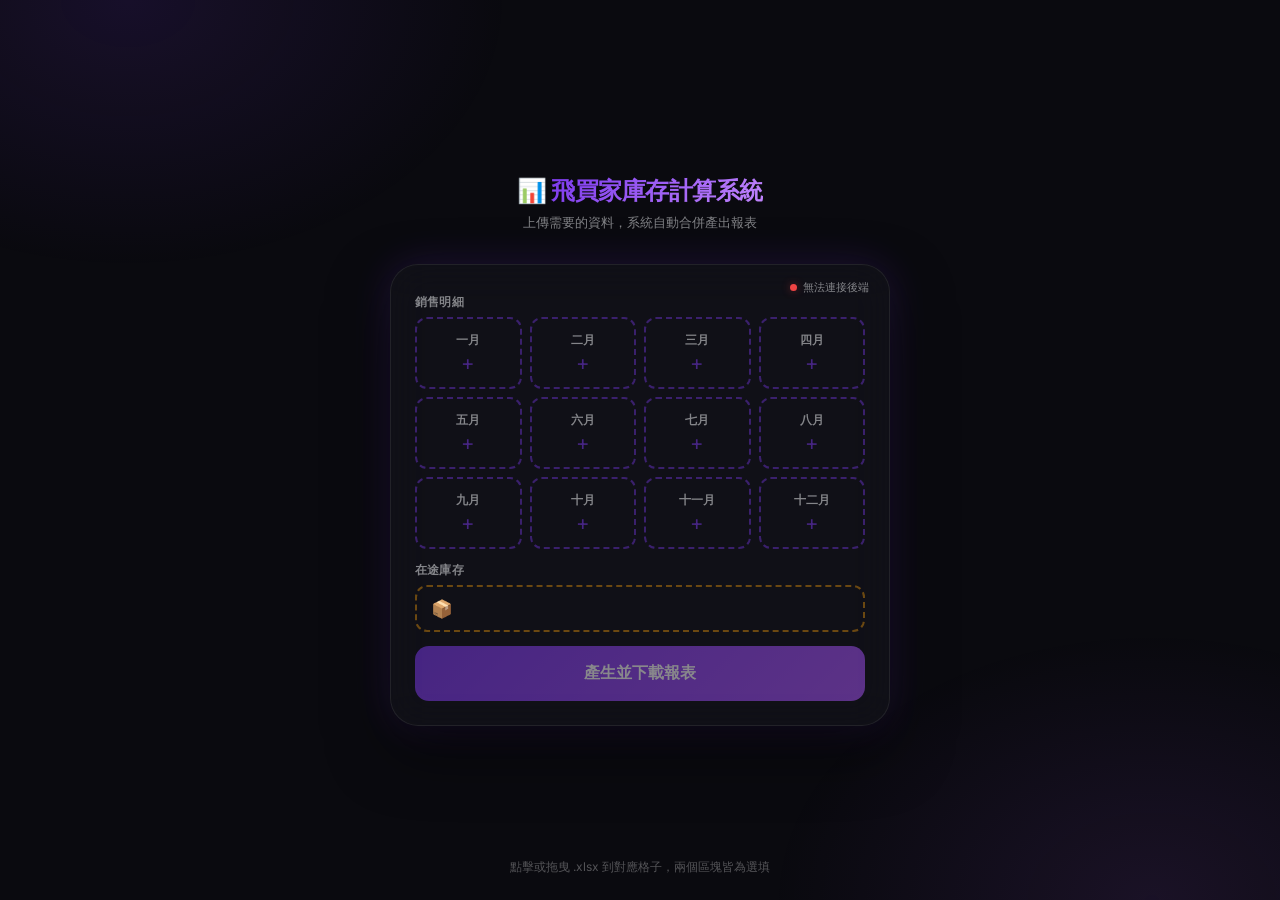
==== frontend/index.html @ 36f86937 "0405-1 更改前端字" ====
<!DOCTYPE html>
<html lang="zh-TW">
  <head>
    <meta charset="UTF-8" />
    <meta name="viewport" content="width=device-width, initial-scale=1.0" />
    <title>飛買家庫存計算系統</title>
    <meta name="description" content="飛買家銷售明細 Excel 自動計算合併工具" />
    <link rel="stylesheet" href="style.css" />
    <script>window.CALCULATOR_API_URL = "https://zeabur-test2.zeabur.app";</script>
  </head>
  <body>
    <div class="page-title">
      <h1>📊 <span>飛買家庫存計算系統</span></h1>
      <p>上傳需要的資料，系統自動合併產出報表</p>
    </div>

    <div class="calculator-card uploader-card">
      <!-- API 狀態列 -->
      <div class="api-status">
        <div class="status-dot" id="status-dot"></div>
        <span id="status-text">連線中…</span>
      </div>

      <!-- 銷售明細 section -->
      <div class="data-section">
        <div class="section-label">銷售明細</div>
        <div class="month-grid" id="month-grid">
          <div class="month-slot" data-month="01"><input type="file" class="slot-input" accept=".xlsx,.xls" hidden><div class="month-label">一月</div><span class="slot-plus">+</span></div>
          <div class="month-slot" data-month="02"><input type="file" class="slot-input" accept=".xlsx,.xls" hidden><div class="month-label">二月</div><span class="slot-plus">+</span></div>
          <div class="month-slot" data-month="03"><input type="file" class="slot-input" accept=".xlsx,.xls" hidden><div class="month-label">三月</div><span class="slot-plus">+</span></div>
          <div class="month-slot" data-month="04"><input type="file" class="slot-input" accept=".xlsx,.xls" hidden><div class="month-label">四月</div><span class="slot-plus">+</span></div>
          <div class="month-slot" data-month="05"><input type="file" class="slot-input" accept=".xlsx,.xls" hidden><div class="month-label">五月</div><span class="slot-plus">+</span></div>
          <div class="month-slot" data-month="06"><input type="file" class="slot-input" accept=".xlsx,.xls" hidden><div class="month-label">六月</div><span class="slot-plus">+</span></div>
          <div class="month-slot" data-month="07"><input type="file" class="slot-input" accept=".xlsx,.xls" hidden><div class="month-label">七月</div><span class="slot-plus">+</span></div>
          <div class="month-slot" data-month="08"><input type="file" class="slot-input" accept=".xlsx,.xls" hidden><div class="month-label">八月</div><span class="slot-plus">+</span></div>
          <div class="month-slot" data-month="09"><input type="file" class="slot-input" accept=".xlsx,.xls" hidden><div class="month-label">九月</div><span class="slot-plus">+</span></div>
          <div class="month-slot" data-month="10"><input type="file" class="slot-input" accept=".xlsx,.xls" hidden><div class="month-label">十月</div><span class="slot-plus">+</span></div>
          <div class="month-slot" data-month="11"><input type="file" class="slot-input" accept=".xlsx,.xls" hidden><div class="month-label">十一月</div><span class="slot-plus">+</span></div>
          <div class="month-slot" data-month="12"><input type="file" class="slot-input" accept=".xlsx,.xls" hidden><div class="month-label">十二月</div><span class="slot-plus">+</span></div>
        </div>
      </div>

      <!-- 在途庫存 section -->
      <div class="data-section">
        <div class="section-label">在途庫存</div>
        <div class="inventory-drop" id="inventory-drop">
          <input type="file" id="inventory-input" accept=".xlsx,.xls" hidden>
          <span class="inv-icon">📦</span>
          <span class="inv-text" id="inv-text"選擇採購未交量 Excel 檔案</span>
          <span class="inv-remove" id="inv-remove" style="display:none;" onclick="removeInventoryFile()">×</span>
        </div>
      </div>

      <!-- 操作按鈕 -->
      <button id="btn-process" class="btn btn-equals btn-wide" disabled onclick="processFile()">
        <span class="btn-label">產生並下載報表</span>
        <div class="spinner"></div>
      </button>
    </div>

    <footer class="footer">點擊或拖曳 .xlsx 到對應格子，兩個區塊皆為選填</footer>

    <script src="app.js"></script>
  </body>
</html>
---- frontend/style.css ----
/* ===================================
   Excel App - Global Styles
   =================================== */

@import url('https://fonts.googleapis.com/css2?family=Inter:wght@300;400;500;600;700&display=swap');

*, *::before, *::after {
  margin: 0;
  padding: 0;
  box-sizing: border-box;
}

:root {
  --bg-primary: #0a0a0f;
  --bg-secondary: #12121a;
  --glass-bg: rgba(255, 255, 255, 0.04);
  --glass-border: rgba(255, 255, 255, 0.08);

  --accent-primary: #7c3aed;
  --accent-secondary: #a855f7;

  --btn-equals-bg: linear-gradient(135deg, #7c3aed, #a855f7);

  --text-primary: #f8fafc;
  --text-secondary: rgba(248, 250, 252, 0.5);

  --shadow-glow: 0 0 40px rgba(124, 58, 237, 0.2);
  --shadow-card: 0 25px 60px rgba(0, 0, 0, 0.5);
}

body {
  font-family: 'Inter', sans-serif;
  background: var(--bg-primary);
  min-height: 100vh;
  display: flex;
  flex-direction: column;
  align-items: center;
  justify-content: center;
  overflow: hidden;
}

/* 背景動態光暈 */
body::before {
  content: '';
  position: fixed;
  top: -30%;
  left: -20%;
  width: 60%;
  height: 60%;
  background: radial-gradient(ellipse, rgba(124, 58, 237, 0.12) 0%, transparent 70%);
  pointer-events: none;
  animation: float1 8s ease-in-out infinite alternate;
}

body::after {
  content: '';
  position: fixed;
  bottom: -30%;
  right: -20%;
  width: 60%;
  height: 60%;
  background: radial-gradient(ellipse, rgba(168, 85, 247, 0.1) 0%, transparent 70%);
  pointer-events: none;
  animation: float2 10s ease-in-out infinite alternate;
}

@keyframes float1 {
  from { transform: translate(0, 0) scale(1); }
  to   { transform: translate(5%, 5%) scale(1.1); }
}

@keyframes float2 {
  from { transform: translate(0, 0) scale(1); }
  to   { transform: translate(-5%, -5%) scale(1.1); }
}

/* ===================================
   Page Title
   =================================== */

.page-title {
  text-align: center;
  margin-bottom: 2rem;
  z-index: 1;
}

.page-title h1 {
  font-size: 1.5rem;
  font-weight: 700;
  color: var(--text-primary);
  letter-spacing: -0.02em;
}

.page-title h1 span {
  background: linear-gradient(135deg, #7c3aed, #c084fc);
  -webkit-background-clip: text;
  -webkit-text-fill-color: transparent;
  background-clip: text;
}

.page-title p {
  font-size: 0.8rem;
  color: var(--text-secondary);
  margin-top: 0.5rem;
}

/* ===================================
   Card & Upload Zone
   =================================== */

.uploader-card {
  position: relative;
  z-index: 1;
  width: 500px;
  background: rgba(18, 18, 26, 0.8);
  border: 1px solid var(--glass-border);
  border-radius: 28px;
  padding: 30px 24px 24px;
  box-shadow: var(--shadow-card), var(--shadow-glow);
  backdrop-filter: blur(20px);
  -webkit-backdrop-filter: blur(20px);
}

.upload-zone {
  background: rgba(0, 0, 0, 0.3);
  border: 2px dashed rgba(124, 58, 237, 0.4);
  border-radius: 18px;
  padding: 40px 20px;
  margin-bottom: 20px;
  text-align: center;
  cursor: pointer;
  transition: all 0.3s ease;
  position: relative;
}

.upload-zone:hover {
  background: rgba(124, 58, 237, 0.05);
  border-color: rgba(124, 58, 237, 0.8);
}

.upload-zone.dragover {
  background: rgba(124, 58, 237, 0.15);
  border-color: #a855f7;
  transform: scale(1.02);
}

.upload-icon {
  font-size: 3rem;
  margin-bottom: 12px;
  opacity: 0.8;
  filter: drop-shadow(0 4px 10px rgba(124, 58, 237, 0.4));
}

.upload-title {
  color: var(--text-primary);
  font-weight: 500;
  font-size: 1rem;
  margin-bottom: 6px;
}

.upload-subtitle {
  color: var(--text-secondary);
  font-size: 0.75rem;
}

.selected-file {
  margin-top: 15px;
  padding: 8px 12px;
  background: rgba(34, 197, 94, 0.15);
  border-radius: 8px;
  border: 1px solid rgba(34, 197, 94, 0.3);
  color: #86efac;
  font-size: 0.8rem;
  word-break: break-all;
}

.selected-file span {
  font-weight: 600;
  color: #fff;
}

/* API 狀態指示燈 */
.api-status {
  position: absolute;
  top: 15px;
  right: 20px;
  display: flex;
  align-items: center;
  gap: 6px;
  font-size: 0.7rem;
  color: var(--text-secondary);
}

.status-dot {
  width: 7px;
  height: 7px;
  border-radius: 50%;
  background: #6b7280;
  transition: background 0.3s ease, box-shadow 0.3s ease;
}

.status-dot.online {
  background: #22c55e;
  box-shadow: 0 0 8px rgba(34, 197, 94, 0.6);
}

.status-dot.loading {
  background: #f59e0b;
  animation: pulse 1s ease-in-out infinite;
}

.status-dot.error {
  background: #ef4444;
  box-shadow: 0 0 8px rgba(239, 68, 68, 0.4);
}

@keyframes pulse {
  0%, 100% { opacity: 1; }
  50%       { opacity: 0.4; }
}

/* ===================================
   Data Sections
   =================================== */

.data-section {
  margin-bottom: 14px;
}

/* ===================================
   Month Grid
   =================================== */

.month-grid {
  display: grid;
  grid-template-columns: repeat(4, 1fr);
  gap: 8px;
  margin-bottom: 0;
}

.month-slot {
  position: relative;
  border: 2px dashed rgba(124, 58, 237, 0.4);
  border-radius: 12px;
  padding: 10px 8px 8px;
  cursor: pointer;
  transition: all 0.2s ease;
  min-height: 72px;
  display: flex;
  flex-direction: column;
  align-items: center;
  justify-content: center;
  user-select: none;
}

.month-slot:hover {
  border-color: rgba(124, 58, 237, 0.8);
  background: rgba(124, 58, 237, 0.06);
}

.month-slot.assigned {
  border-style: solid;
  border-color: rgba(34, 197, 94, 0.5);
  background: rgba(34, 197, 94, 0.06);
}

.month-slot.dragover {
  border-color: #a855f7;
  background: rgba(124, 58, 237, 0.15);
  transform: scale(1.04);
}

.month-label {
  font-size: 0.72rem;
  font-weight: 600;
  color: var(--text-secondary);
  margin-bottom: 5px;
}

.month-slot.assigned .month-label {
  color: #86efac;
}

.slot-plus {
  font-size: 1.3rem;
  color: rgba(124, 58, 237, 0.5);
  line-height: 1;
}

.slot-filename {
  font-size: 0.62rem;
  color: rgba(134, 239, 172, 0.85);
  word-break: break-all;
  text-align: center;
  line-height: 1.3;
  max-width: 100%;
}

.remove-btn {
  position: absolute;
  top: 3px;
  right: 6px;
  font-size: 0.75rem;
  color: rgba(239, 68, 68, 0.6);
  cursor: pointer;
  line-height: 1;
  transition: color 0.15s ease;
}

.remove-btn:hover {
  color: #ef4444;
}

/* ===================================
   Inventory Upload
   =================================== */

.section-label {
  font-size: 0.72rem;
  font-weight: 600;
  color: var(--text-secondary);
  margin-bottom: 7px;
  letter-spacing: 0.02em;
}

.inventory-drop {
  border: 2px dashed rgba(245, 158, 11, 0.4);
  border-radius: 12px;
  padding: 11px 14px;
  display: flex;
  align-items: center;
  gap: 10px;
  cursor: pointer;
  transition: all 0.2s ease;
}

.inventory-drop:hover {
  border-color: rgba(245, 158, 11, 0.8);
  background: rgba(245, 158, 11, 0.05);
}

.inventory-drop.dragover {
  border-color: #f59e0b;
  background: rgba(245, 158, 11, 0.12);
}

.inventory-drop.assigned {
  border-style: solid;
  border-color: rgba(34, 197, 94, 0.5);
  background: rgba(34, 197, 94, 0.06);
}

.inv-icon {
  font-size: 1.1rem;
  flex-shrink: 0;
}

.inv-text {
  font-size: 0.75rem;
  color: var(--text-secondary);
  flex: 1;
}

.inventory-drop.assigned .inv-text {
  color: #86efac;
}

.inv-remove {
  flex-shrink: 0;
  font-size: 0.85rem;
  color: rgba(239, 68, 68, 0.6);
  cursor: pointer;
  padding: 0 2px;
  transition: color 0.15s ease;
}

.inv-remove:hover {
  color: #ef4444;
}

/* ===================================
   File List (legacy, kept for reference)
   =================================== */

.file-list {
  margin-bottom: 4px;
  display: flex;
  flex-direction: column;
  gap: 6px;
  max-height: 160px;
  overflow-y: auto;
}

.file-item {
  display: flex;
  align-items: center;
  gap: 8px;
  padding: 7px 12px;
  background: rgba(34, 197, 94, 0.1);
  border: 1px solid rgba(34, 197, 94, 0.25);
  border-radius: 8px;
}

.file-index {
  flex-shrink: 0;
  width: 18px;
  height: 18px;
  background: rgba(124, 58, 237, 0.5);
  border-radius: 50%;
  font-size: 0.65rem;
  font-weight: 700;
  color: #fff;
  display: flex;
  align-items: center;
  justify-content: center;
}

.file-name-text {
  font-size: 0.78rem;
  color: #86efac;
  word-break: break-all;
}

/* ===================================
   Buttons
   =================================== */

.btn {
  font-family: 'Inter', sans-serif;
  border: none;
  border-radius: 14px;
  cursor: pointer;
  font-size: 1rem;
  font-weight: 600;
  height: 55px;
  width: 100%;
  display: flex;
  align-items: center;
  justify-content: center;
  transition: all 0.2s ease;
  color: white;
  margin-top: 10px;
}

.btn:disabled {
  opacity: 0.5;
  cursor: not-allowed;
  transform: none !important;
  box-shadow: none !important;
}

.btn-equals {
  background: linear-gradient(135deg, #7c3aed, #a855f7);
  box-shadow: 0 4px 20px rgba(124, 58, 237, 0.4);
}

.btn-equals:not(:disabled):hover {
  background: linear-gradient(135deg, #6d28d9, #9333ea);
  transform: translateY(-2px);
  box-shadow: 0 8px 28px rgba(124, 58, 237, 0.5);
}

.btn-equals:not(:disabled):active {
  transform: translateY(0);
  box-shadow: 0 2px 12px rgba(124, 58, 237, 0.3);
}

/* ===================================
   Loading Spinner
   =================================== */

.spinner {
  display: none;
  width: 20px;
  height: 20px;
  border: 3px solid rgba(255, 255, 255, 0.3);
  border-top-color: white;
  border-radius: 50%;
  animation: spin 0.8s linear infinite;
}

@keyframes spin {
  to { transform: rotate(360deg); }
}

.btn-equals.loading .spinner { display: block; }
.btn-equals.loading .btn-label { display: none; }
.btn-equals.loading { pointer-events: none; }

/* ===================================
   Footer
   =================================== */

.footer {
  position: fixed;
  bottom: 1.5rem;
  font-size: 0.75rem;
  color: rgba(255, 255, 255, 0.3);
  z-index: 1;
}
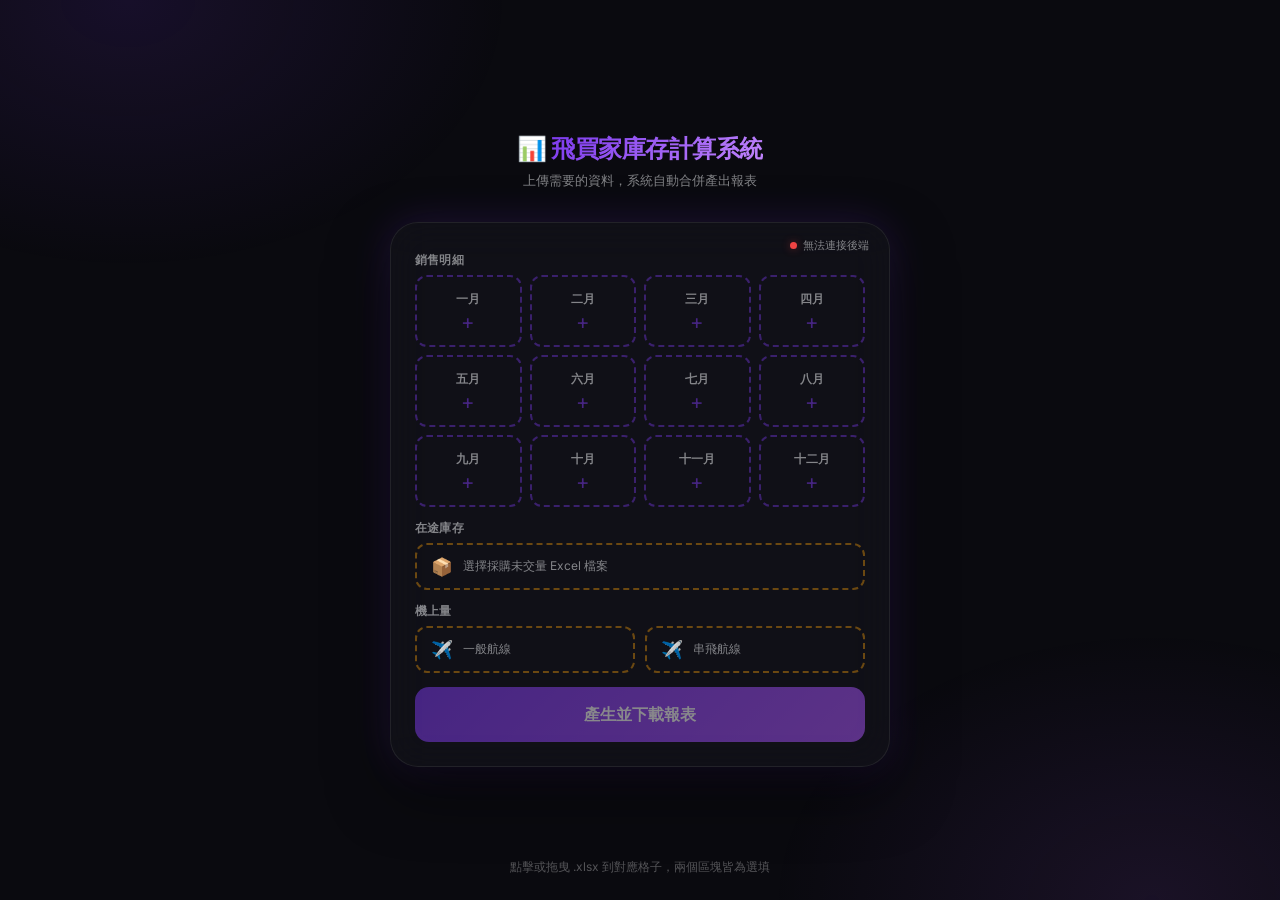
==== commit 64a8587a: "feat: 新增機上量上傳功能（一般航線 × 41、串飛航線 × 10）" ====
--- a/frontend/index.html
+++ b/frontend/index.html
@@ -46,8 +46,27 @@
         <div class="inventory-drop" id="inventory-drop">
           <input type="file" id="inventory-input" accept=".xlsx,.xls" hidden>
           <span class="inv-icon">📦</span>
-          <span class="inv-text" id="inv-text"選擇採購未交量 Excel 檔案</span>
+          <span class="inv-text" id="inv-text">選擇採購未交量 Excel 檔案</span>
           <span class="inv-remove" id="inv-remove" style="display:none;" onclick="removeInventoryFile()">×</span>
+        </div>
+      </div>
+
+      <!-- 機上量 section -->
+      <div class="data-section">
+        <div class="section-label">機上量</div>
+        <div class="onboard-row">
+          <div class="inventory-drop" id="onboard-normal-drop">
+            <input type="file" id="onboard-normal-input" accept=".xlsx,.xls" hidden>
+            <span class="inv-icon">✈️</span>
+            <span class="inv-text" id="onboard-normal-text">一般航線</span>
+            <span class="inv-remove" id="onboard-normal-remove" style="display:none;" onclick="removeOnboardFile('normal')">×</span>
+          </div>
+          <div class="inventory-drop" id="onboard-fly-drop">
+            <input type="file" id="onboard-fly-input" accept=".xlsx,.xls" hidden>
+            <span class="inv-icon">✈️</span>
+            <span class="inv-text" id="onboard-fly-text">串飛航線</span>
+            <span class="inv-remove" id="onboard-fly-remove" style="display:none;" onclick="removeOnboardFile('fly')">×</span>
+          </div>
         </div>
       </div>
 
--- a/frontend/style.css
+++ b/frontend/style.css
@@ -378,6 +378,15 @@
   color: #ef4444;
 }
 
+.onboard-row {
+  display: flex;
+  gap: 10px;
+}
+
+.onboard-row .inventory-drop {
+  flex: 1;
+}
+
 /* ===================================
    File List (legacy, kept for reference)
    =================================== */
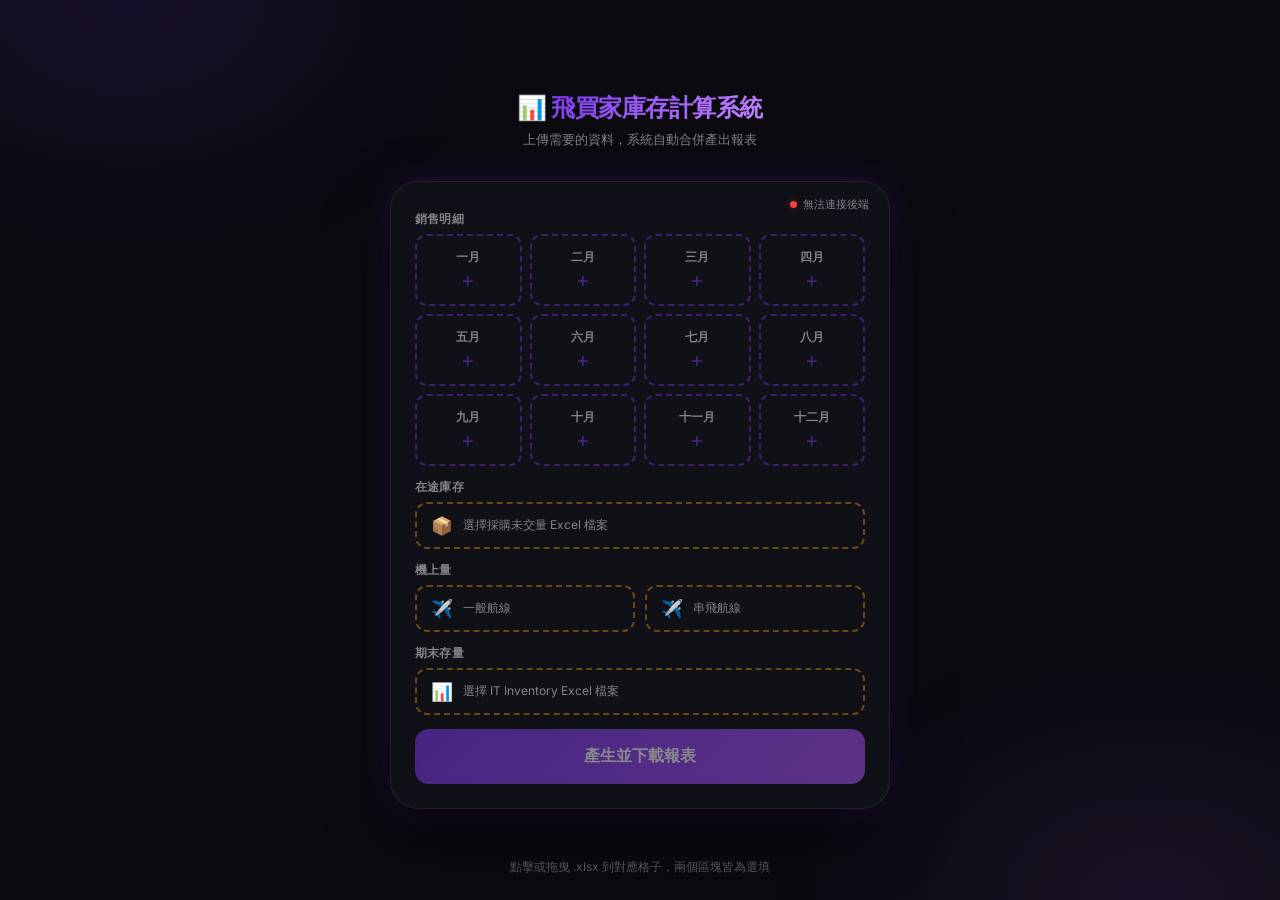
==== commit ba7d39d7: "feat: 新增期末存量上傳功能，輸出獨立 sheet" ====
--- a/frontend/index.html
+++ b/frontend/index.html
@@ -55,18 +55,29 @@
       <div class="data-section">
         <div class="section-label">機上量</div>
         <div class="onboard-row">
-          <div class="inventory-drop" id="onboard-normal-drop">
+          <label class="inventory-drop" id="onboard-normal-drop">
             <input type="file" id="onboard-normal-input" accept=".xlsx,.xls" hidden>
             <span class="inv-icon">✈️</span>
             <span class="inv-text" id="onboard-normal-text">一般航線</span>
-            <span class="inv-remove" id="onboard-normal-remove" style="display:none;" onclick="removeOnboardFile('normal')">×</span>
-          </div>
-          <div class="inventory-drop" id="onboard-fly-drop">
+            <span class="inv-remove" id="onboard-normal-remove" style="display:none;" onclick="event.preventDefault(); removeOnboardFile('normal')">×</span>
+          </label>
+          <label class="inventory-drop" id="onboard-fly-drop">
             <input type="file" id="onboard-fly-input" accept=".xlsx,.xls" hidden>
             <span class="inv-icon">✈️</span>
             <span class="inv-text" id="onboard-fly-text">串飛航線</span>
-            <span class="inv-remove" id="onboard-fly-remove" style="display:none;" onclick="removeOnboardFile('fly')">×</span>
-          </div>
+            <span class="inv-remove" id="onboard-fly-remove" style="display:none;" onclick="event.preventDefault(); removeOnboardFile('fly')">×</span>
+          </label>
+        </div>
+      </div>
+
+      <!-- 期末存量 section -->
+      <div class="data-section">
+        <div class="section-label">期末存量</div>
+        <div class="inventory-drop" id="stock-drop">
+          <input type="file" id="stock-input" accept=".xlsx,.xls" hidden>
+          <span class="inv-icon">📊</span>
+          <span class="inv-text" id="stock-text">選擇 IT Inventory Excel 檔案</span>
+          <span class="inv-remove" id="stock-remove" style="display:none;" onclick="removeStockFile()">×</span>
         </div>
       </div>
 
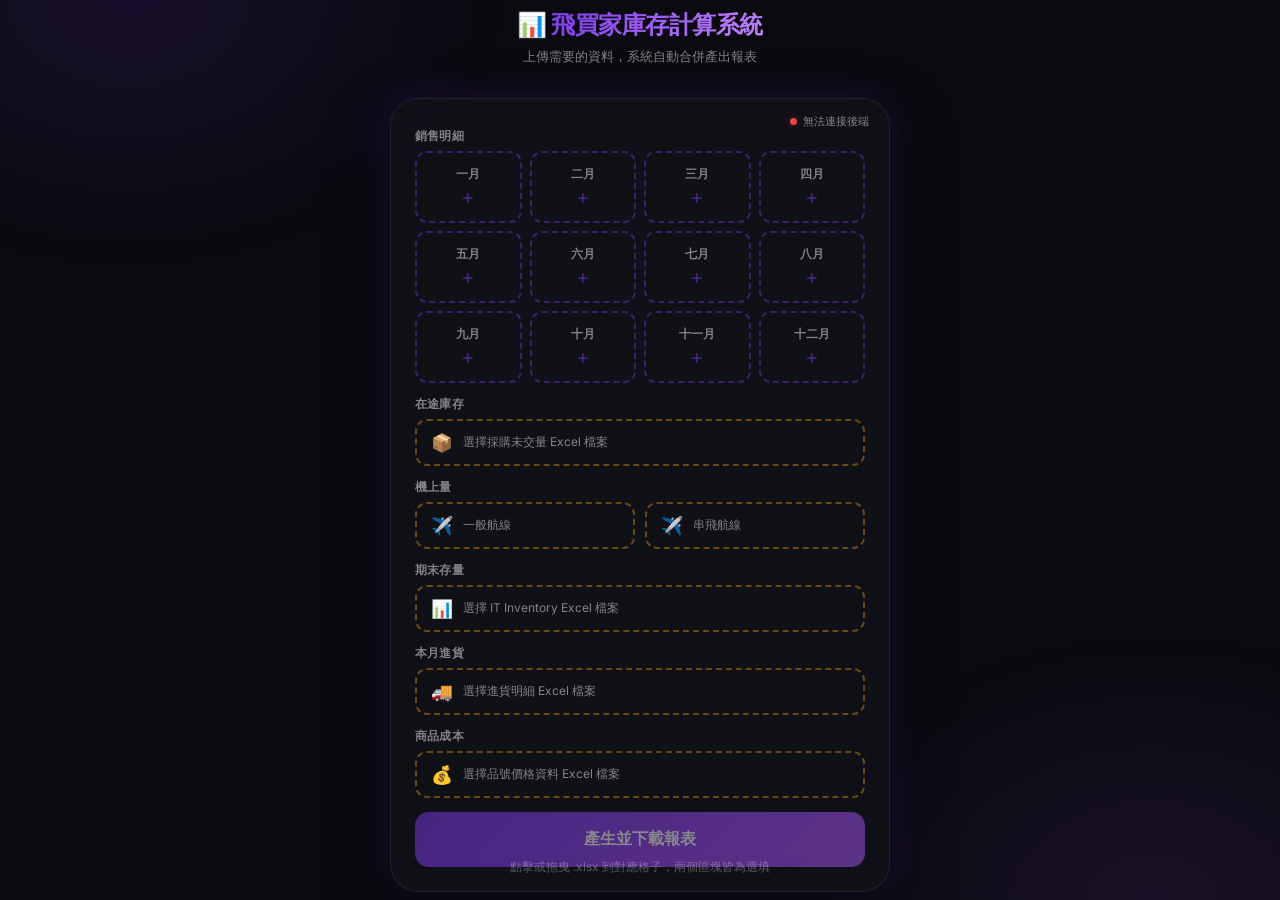
==== commit af3da325: "feat: 新增商品成本上傳功能，支援動態幣別匯率輸入 Co-Authored-By: Claude Sonnet 4.6 <noreply@anthropic.com>" ====
--- a/frontend/index.html
+++ b/frontend/index.html
@@ -81,6 +81,34 @@
         </div>
       </div>
 
+      <!-- 本月進貨 section -->
+      <div class="data-section">
+        <div class="section-label">本月進貨</div>
+        <div class="inventory-drop" id="import-drop">
+          <input type="file" id="import-input" accept=".xlsx,.xls" hidden>
+          <span class="inv-icon">🚚</span>
+          <span class="inv-text" id="import-text">選擇進貨明細 Excel 檔案</span>
+          <span class="inv-remove" id="import-remove" style="display:none;" onclick="removeImportFile()">×</span>
+        </div>
+      </div>
+
+      <!-- 商品成本 section -->
+      <div class="data-section">
+        <div class="section-label">商品成本</div>
+        <div class="inventory-drop" id="cost-drop">
+          <input type="file" id="cost-input" accept=".xlsx,.xls" hidden>
+          <span class="inv-icon">💰</span>
+          <span class="inv-text" id="cost-text">選擇品號價格資料 Excel 檔案</span>
+          <span class="inv-remove" id="cost-remove" style="display:none;" onclick="removeCostFile()">×</span>
+        </div>
+        <div class="exchange-rates-panel" id="exchange-rates-panel" style="display:none;">
+          <div class="exchange-rates-hint">
+            請參考 <a href="https://rate.bot.com.tw/xrt?Lang=zh-TW" target="_blank">台灣銀行匯率</a>（現金匯率，買入加賣出平均）
+          </div>
+          <div id="exchange-rate-inputs"></div>
+        </div>
+      </div>
+
       <!-- 操作按鈕 -->
       <button id="btn-process" class="btn btn-equals btn-wide" disabled onclick="processFile()">
         <span class="btn-label">產生並下載報表</span>
--- a/frontend/style.css
+++ b/frontend/style.css
@@ -497,6 +497,72 @@
 .btn-equals.loading { pointer-events: none; }
 
 /* ===================================
+   Exchange Rate Panel
+   =================================== */
+
+.exchange-rates-panel {
+  margin-top: 8px;
+  padding: 12px 14px;
+  background: rgba(124, 58, 237, 0.06);
+  border: 1px solid rgba(124, 58, 237, 0.2);
+  border-radius: 12px;
+}
+
+.exchange-rates-hint {
+  font-size: 0.72rem;
+  color: var(--text-secondary);
+  margin-bottom: 10px;
+}
+
+.exchange-rates-hint a {
+  color: #a855f7;
+  text-decoration: none;
+}
+
+.exchange-rates-hint a:hover {
+  text-decoration: underline;
+}
+
+.rate-input-row {
+  display: flex;
+  align-items: center;
+  gap: 10px;
+  margin-bottom: 8px;
+}
+
+.rate-input-row:last-child {
+  margin-bottom: 0;
+}
+
+.rate-label {
+  font-size: 0.75rem;
+  color: var(--text-primary);
+  width: 70px;
+  flex-shrink: 0;
+}
+
+.rate-input {
+  flex: 1;
+  background: rgba(0, 0, 0, 0.3);
+  border: 1px solid rgba(124, 58, 237, 0.3);
+  border-radius: 8px;
+  padding: 6px 10px;
+  color: var(--text-primary);
+  font-size: 0.75rem;
+  font-family: 'Inter', sans-serif;
+  outline: none;
+  transition: border-color 0.2s;
+}
+
+.rate-input:focus {
+  border-color: rgba(124, 58, 237, 0.7);
+}
+
+.rate-input::placeholder {
+  color: var(--text-secondary);
+}
+
+/* ===================================
    Footer
    =================================== */
 
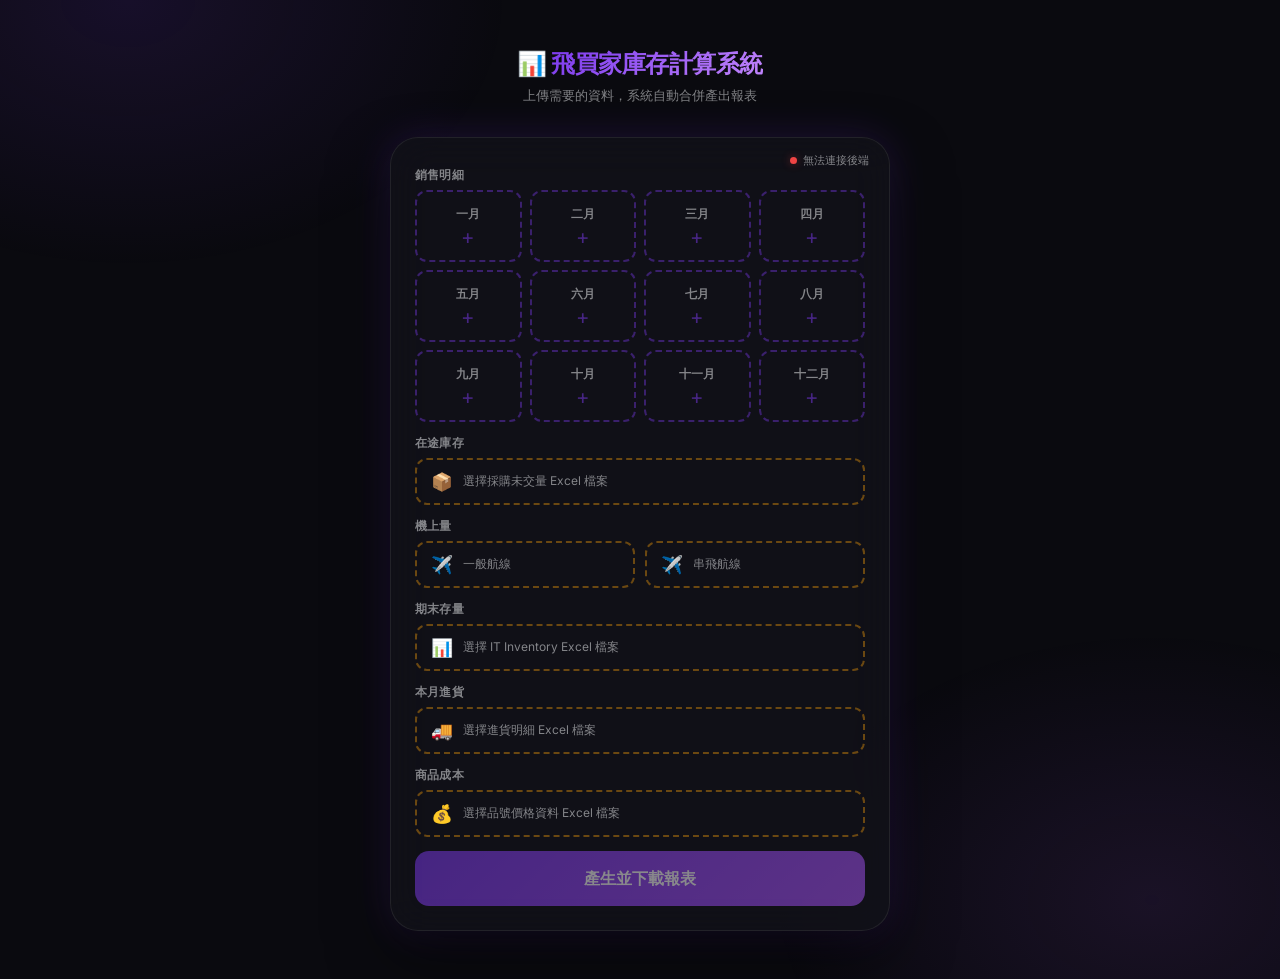
==== commit 093da085: "fix: 修正頁面無法捲動問題，移除固定 footer 文字 Co-Authored-By: Claude Sonnet 4.6 <noreply@anthropic.com>" ====
--- a/frontend/index.html
+++ b/frontend/index.html
@@ -116,7 +116,7 @@
       </button>
     </div>
 
-    <footer class="footer">點擊或拖曳 .xlsx 到對應格子，兩個區塊皆為選填</footer>
+
 
     <script src="app.js"></script>
   </body>
--- a/frontend/style.css
+++ b/frontend/style.css
@@ -35,8 +35,9 @@
   display: flex;
   flex-direction: column;
   align-items: center;
-  justify-content: center;
-  overflow: hidden;
+  justify-content: flex-start;
+  padding: 3rem 1rem;
+  overflow-y: auto;
 }
 
 /* 背景動態光暈 */
@@ -562,14 +563,3 @@
   color: var(--text-secondary);
 }
 
-/* ===================================
-   Footer
-   =================================== */
-
-.footer {
-  position: fixed;
-  bottom: 1.5rem;
-  font-size: 0.75rem;
-  color: rgba(255, 255, 255, 0.3);
-  z-index: 1;
-}
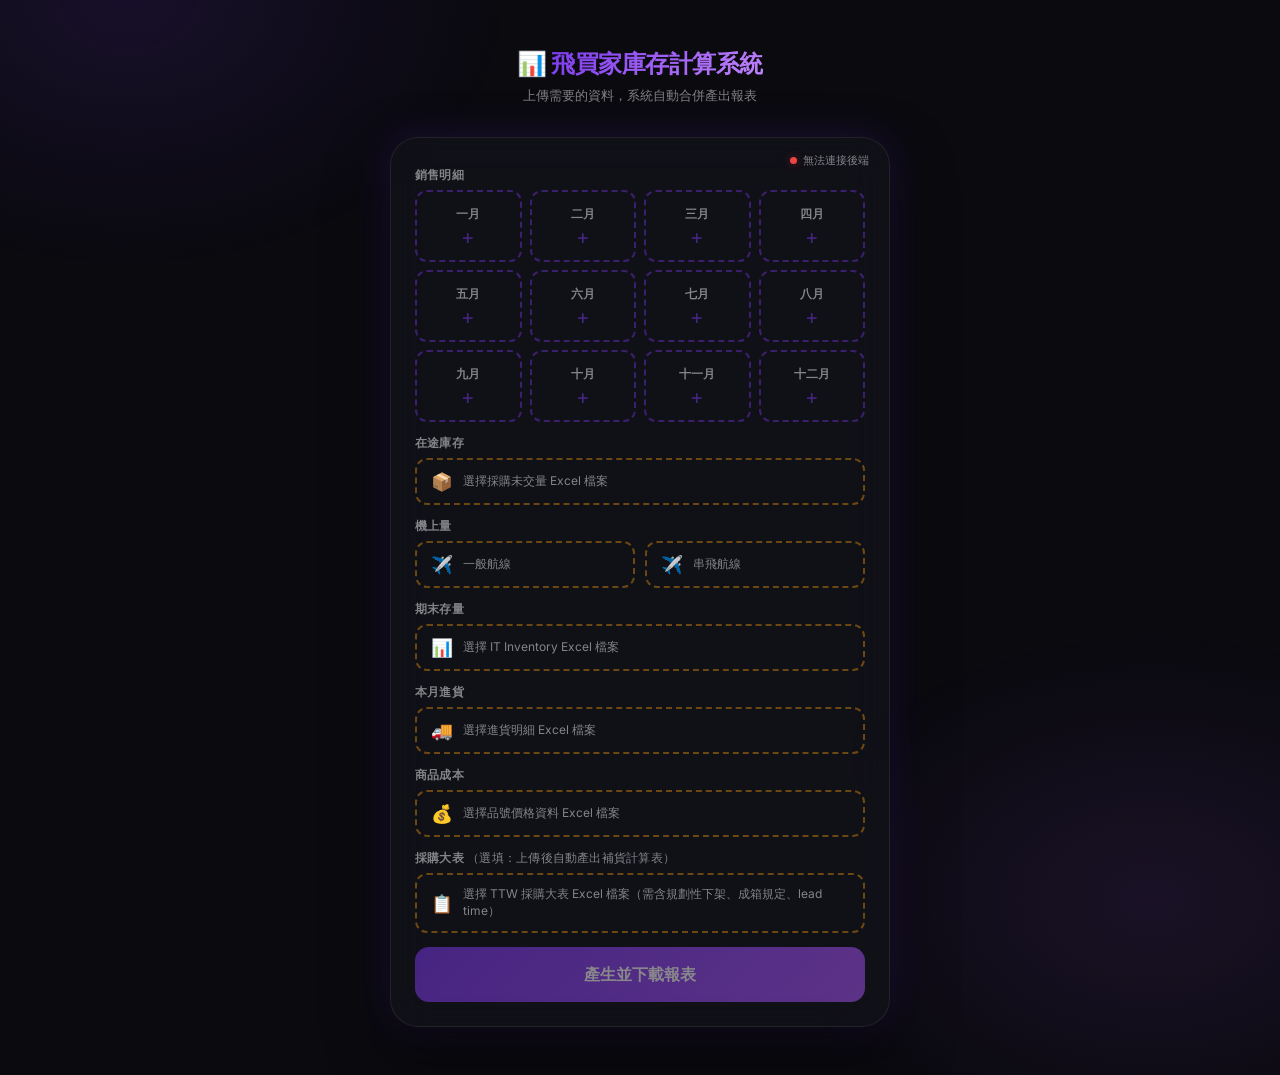
==== commit db2855cf: "feat: 新增採購大表上傳，整合補貨計算輸出虎航庫存計算表 - 後端新增 process_org() 讀採購大表（SKU No., DESCRIPTION, 規劃性下架, 成箱規定, lead ti" ====
--- a/frontend/index.html
+++ b/frontend/index.html
@@ -109,6 +109,17 @@
         </div>
       </div>
 
+      <!-- 採購大表 section -->
+      <div class="data-section">
+        <div class="section-label">採購大表 <span style="font-weight:400;color:var(--text-secondary)">（選填：上傳後自動產出補貨計算表）</span></div>
+        <div class="inventory-drop" id="org-drop">
+          <input type="file" id="org-input" accept=".xlsx,.xls" hidden>
+          <span class="inv-icon">📋</span>
+          <span class="inv-text" id="org-text">選擇 TTW 採購大表 Excel 檔案（需含規劃性下架、成箱規定、lead time）</span>
+          <span class="inv-remove" id="org-remove" style="display:none;" onclick="removeOrgFile()">×</span>
+        </div>
+      </div>
+
       <!-- 操作按鈕 -->
       <button id="btn-process" class="btn btn-equals btn-wide" disabled onclick="processFile()">
         <span class="btn-label">產生並下載報表</span>
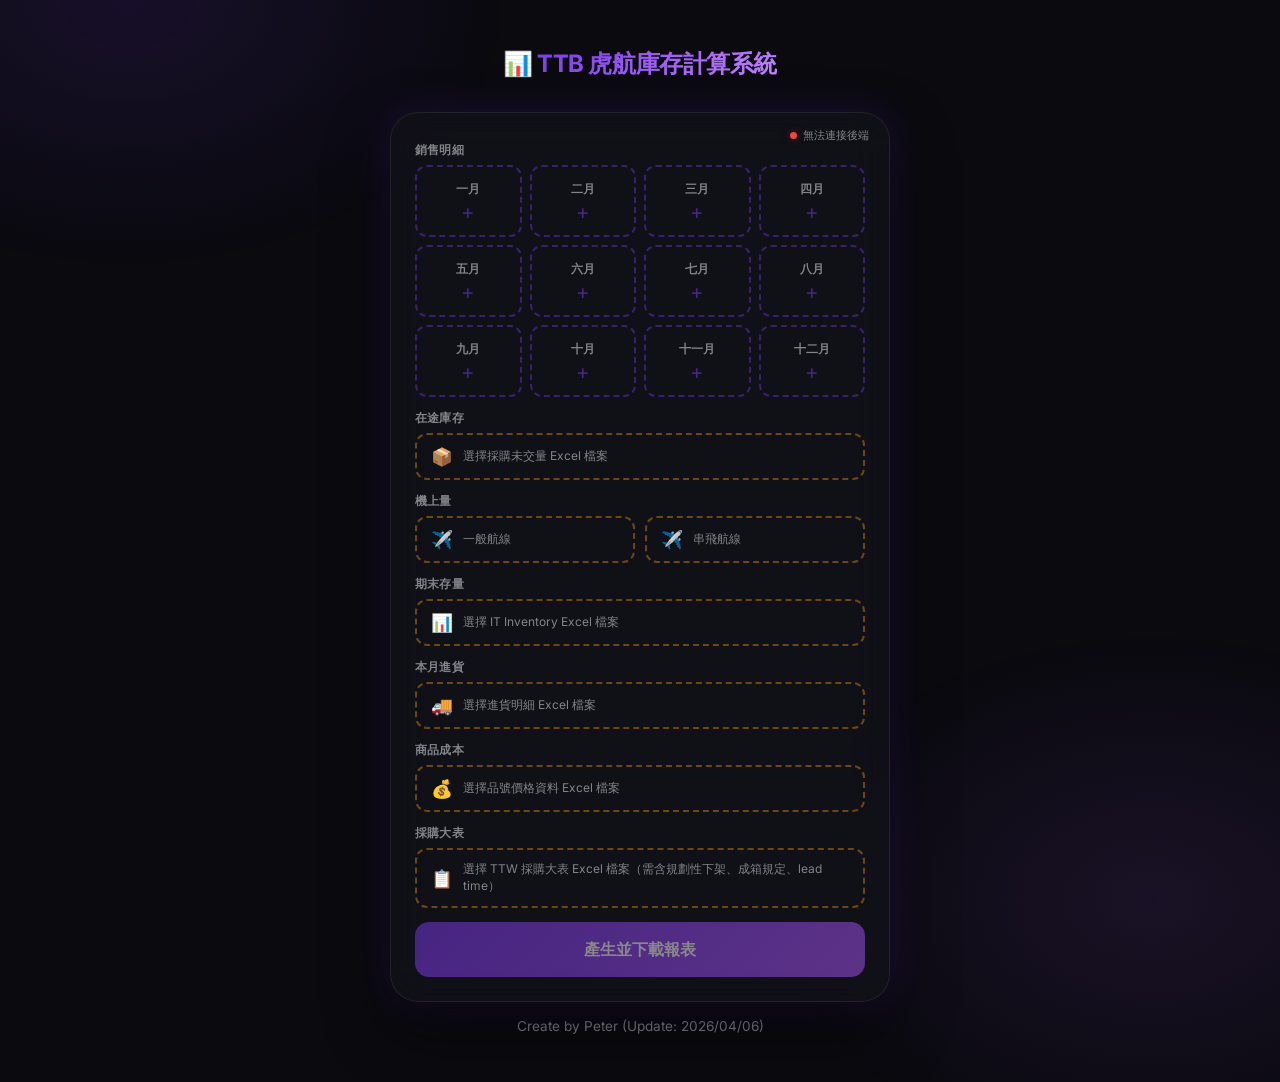
==== commit 2ca9f4e8: "feat: 更新前端標題與頁面文字 Co-Authored-By: Claude Sonnet 4.6 <noreply@anthropic.com>" ====
--- a/frontend/index.html
+++ b/frontend/index.html
@@ -3,15 +3,14 @@
   <head>
     <meta charset="UTF-8" />
     <meta name="viewport" content="width=device-width, initial-scale=1.0" />
-    <title>飛買家庫存計算系統</title>
+    <title>TTB 虎航庫存計算系統</title>
     <meta name="description" content="飛買家銷售明細 Excel 自動計算合併工具" />
     <link rel="stylesheet" href="style.css" />
     <script>window.CALCULATOR_API_URL = "https://zeabur-test2.zeabur.app";</script>
   </head>
   <body>
     <div class="page-title">
-      <h1>📊 <span>飛買家庫存計算系統</span></h1>
-      <p>上傳需要的資料，系統自動合併產出報表</p>
+      <h1>📊 <span>TTB 虎航庫存計算系統</span></h1>
     </div>
 
     <div class="calculator-card uploader-card">
@@ -111,7 +110,7 @@
 
       <!-- 採購大表 section -->
       <div class="data-section">
-        <div class="section-label">採購大表 <span style="font-weight:400;color:var(--text-secondary)">（選填：上傳後自動產出補貨計算表）</span></div>
+        <div class="section-label">採購大表</div>
         <div class="inventory-drop" id="org-drop">
           <input type="file" id="org-input" accept=".xlsx,.xls" hidden>
           <span class="inv-icon">📋</span>
@@ -129,6 +128,7 @@
 
 
 
+    <p style="text-align:center;color:var(--text-secondary);font-size:0.85rem;margin-top:1rem;">Create by Peter (Update: 2026/04/06)</p>
     <script src="app.js"></script>
   </body>
 </html>
